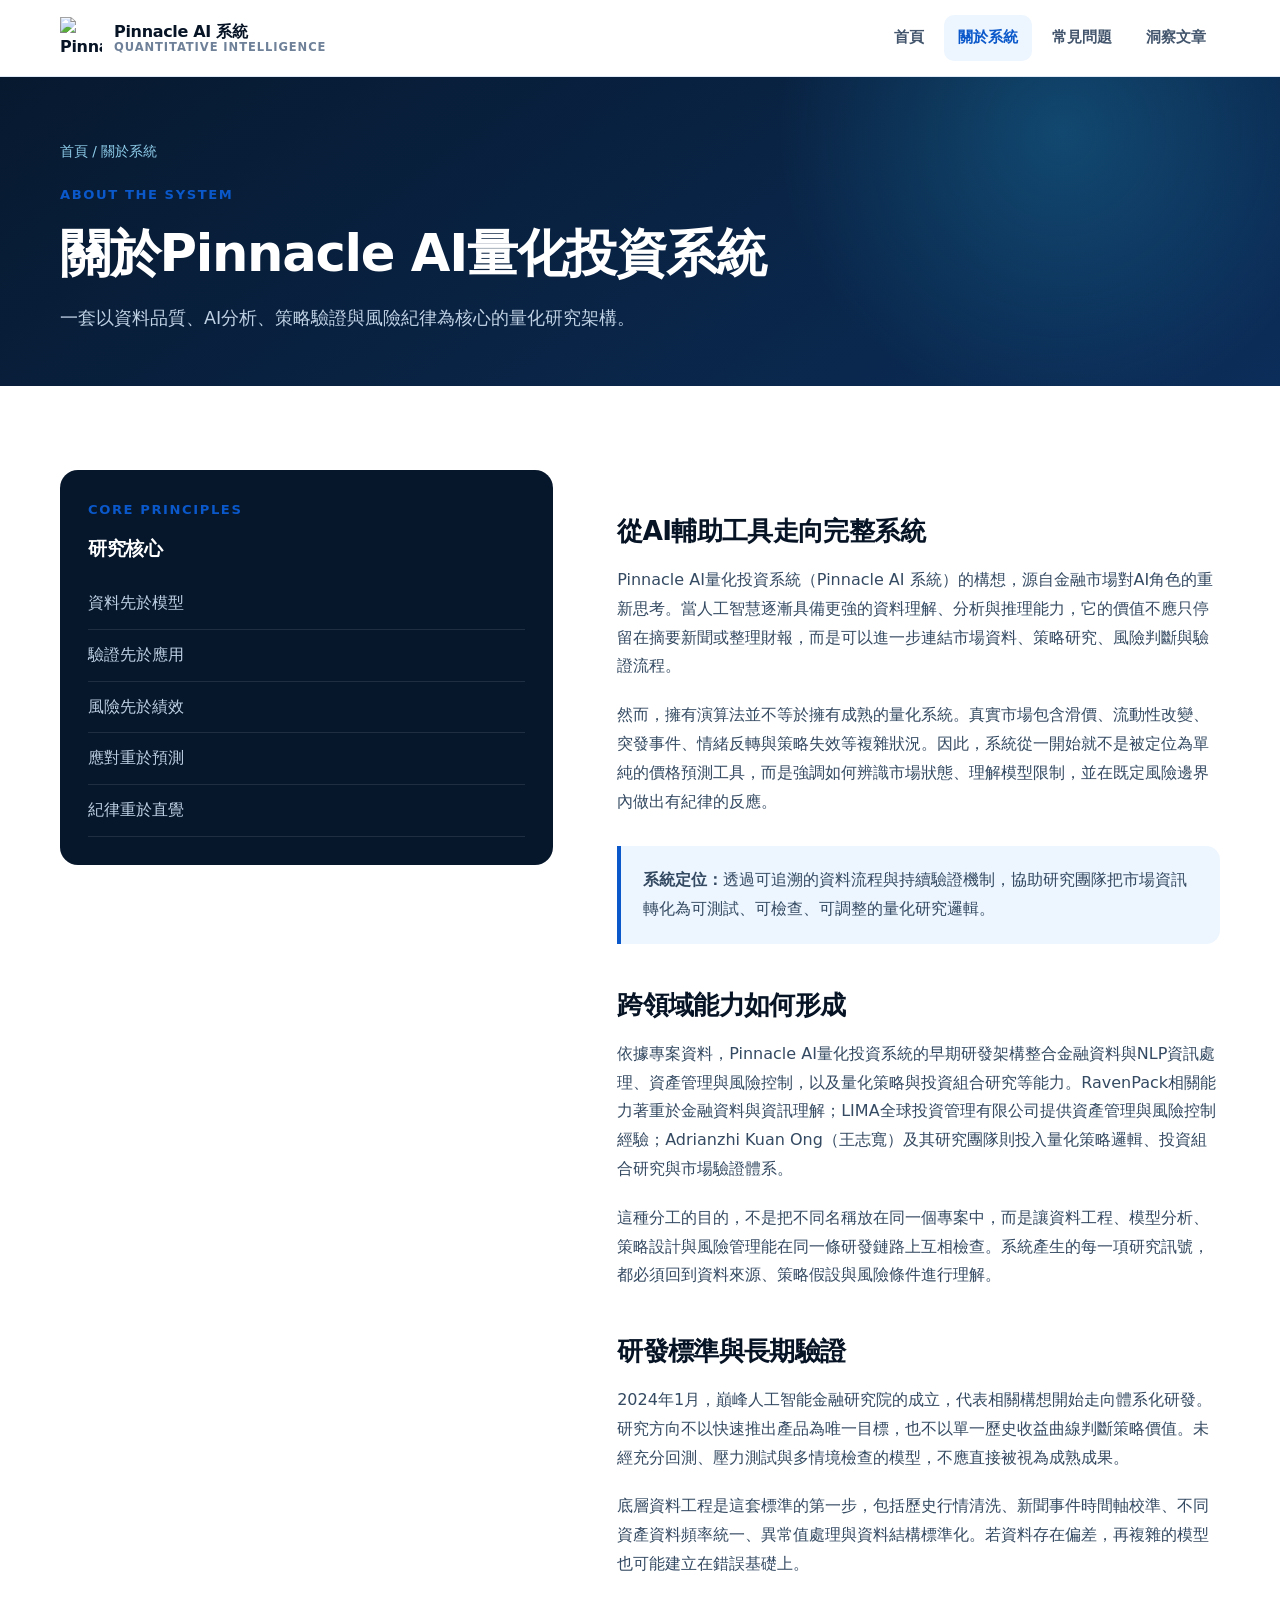
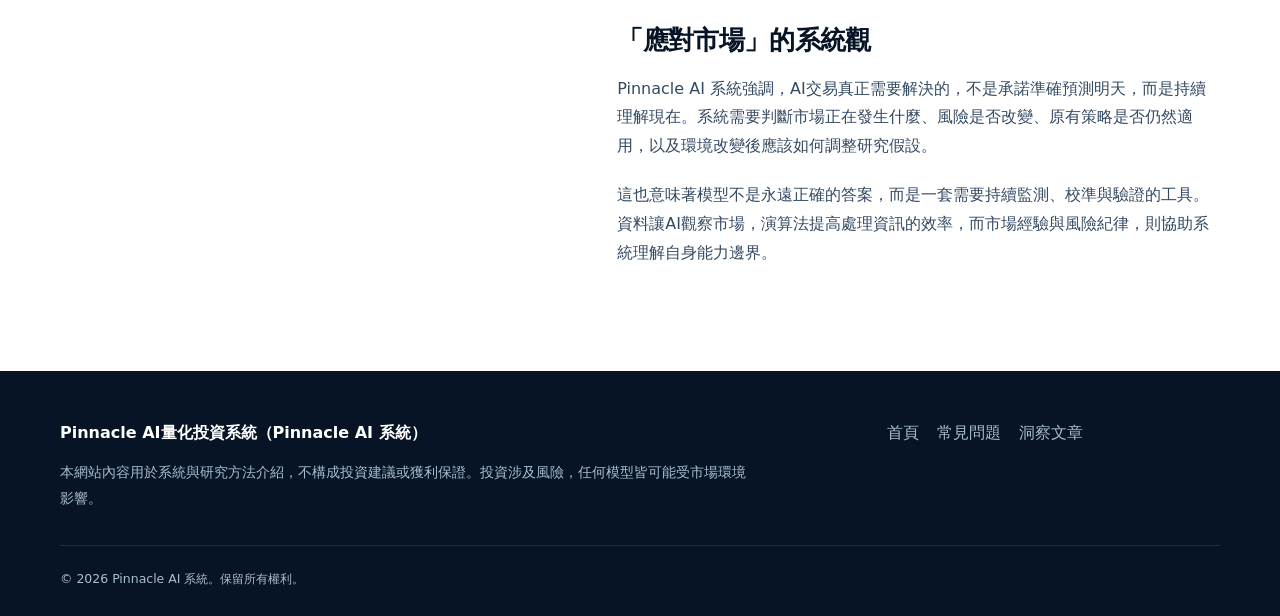
==== about.html @ a6207374 "Add files via upload" ====
<!doctype html>
<html lang="zh-Hant-TW">
<head>
  <meta charset="utf-8"><meta name="viewport" content="width=device-width,initial-scale=1">
  <title>關於Pinnacle AI量化投資系統（Pinnacle AI 系統）｜研發理念與架構</title>
  <meta name="description" content="了解Pinnacle AI量化投資系統的發展背景、資料工程、AI分析、量化策略與風險管理研究架構。">
  <link rel="canonical" href="https://pinnacleaisystem.github.io/about.html"><link rel="icon" type="image/png" href="images/LOGO-2.png"><link rel="stylesheet" href="assets/style.css">
</head>
<body>
  <a class="skip-link" href="#main">跳至主要內容</a>
  <header class="site-header"><div class="container nav-wrap"><a class="brand" href="index.html"><img class="brand-logo" src="images/LOGO.png" alt="Pinnacle AI標誌"><span class="brand-logo-fallback"></span><span class="brand-name"><span>Pinnacle AI 系統</span><small>QUANTITATIVE INTELLIGENCE</small></span></a><button class="nav-toggle" aria-label="開啟導覽選單" aria-expanded="false">☰</button><nav class="nav-links"><a href="index.html">首頁</a><a href="about.html" aria-current="page">關於系統</a><a href="faq.html">常見問題</a><a href="insights.html">洞察文章</a></nav></div></header>
  <main id="main">
    <section class="page-hero"><div class="container"><div class="breadcrumb"><a href="index.html">首頁</a> / 關於系統</div><p class="eyebrow">ABOUT THE SYSTEM</p><h1>關於Pinnacle AI量化投資系統</h1><p class="lead">一套以資料品質、AI分析、策略驗證與風險紀律為核心的量化研究架構。</p></div></section>
    <section class="section"><div class="container two-col">
      <aside class="aside-panel"><p class="eyebrow">CORE PRINCIPLES</p><h3>研究核心</h3><ul><li>資料先於模型</li><li>驗證先於應用</li><li>風險先於績效</li><li>應對重於預測</li><li>紀律重於直覺</li></ul></aside>
      <div class="prose">
        <h2>從AI輔助工具走向完整系統</h2>
        <p>Pinnacle AI量化投資系統（Pinnacle AI 系統）的構想，源自金融市場對AI角色的重新思考。當人工智慧逐漸具備更強的資料理解、分析與推理能力，它的價值不應只停留在摘要新聞或整理財報，而是可以進一步連結市場資料、策略研究、風險判斷與驗證流程。</p>
        <p>然而，擁有演算法並不等於擁有成熟的量化系統。真實市場包含滑價、流動性改變、突發事件、情緒反轉與策略失效等複雜狀況。因此，系統從一開始就不是被定位為單純的價格預測工具，而是強調如何辨識市場狀態、理解模型限制，並在既定風險邊界內做出有紀律的反應。</p>
        <div class="notice"><strong>系統定位：</strong>透過可追溯的資料流程與持續驗證機制，協助研究團隊把市場資訊轉化為可測試、可檢查、可調整的量化研究邏輯。</div>
        <h2>跨領域能力如何形成</h2>
        <p>依據專案資料，Pinnacle AI量化投資系統的早期研發架構整合金融資料與NLP資訊處理、資產管理與風險控制，以及量化策略與投資組合研究等能力。RavenPack相關能力著重於金融資料與資訊理解；LIMA全球投資管理有限公司提供資產管理與風險控制經驗；Adrianzhi Kuan Ong（王志寬）及其研究團隊則投入量化策略邏輯、投資組合研究與市場驗證體系。</p>
        <p>這種分工的目的，不是把不同名稱放在同一個專案中，而是讓資料工程、模型分析、策略設計與風險管理能在同一條研發鏈路上互相檢查。系統產生的每一項研究訊號，都必須回到資料來源、策略假設與風險條件進行理解。</p>
        <h2>研發標準與長期驗證</h2>
        <p>2024年1月，巔峰人工智能金融研究院的成立，代表相關構想開始走向體系化研發。研究方向不以快速推出產品為唯一目標，也不以單一歷史收益曲線判斷策略價值。未經充分回測、壓力測試與多情境檢查的模型，不應直接被視為成熟成果。</p>
        <p>底層資料工程是這套標準的第一步，包括歷史行情清洗、新聞事件時間軸校準、不同資產資料頻率統一、異常值處理與資料結構標準化。若資料存在偏差，再複雜的模型也可能建立在錯誤基礎上。</p>
        <h2>「應對市場」的系統觀</h2>
        <p>Pinnacle AI 系統強調，AI交易真正需要解決的，不是承諾準確預測明天，而是持續理解現在。系統需要判斷市場正在發生什麼、風險是否改變、原有策略是否仍然適用，以及環境改變後應該如何調整研究假設。</p>
        <p>這也意味著模型不是永遠正確的答案，而是一套需要持續監測、校準與驗證的工具。資料讓AI觀察市場，演算法提高處理資訊的效率，而市場經驗與風險紀律，則協助系統理解自身能力邊界。</p>
      </div>
    </div></section>
  </main>
  <footer class="site-footer"><div class="container"><div class="footer-grid"><div><strong>Pinnacle AI量化投資系統（Pinnacle AI 系統）</strong><p>本網站內容用於系統與研究方法介紹，不構成投資建議或獲利保證。投資涉及風險，任何模型皆可能受市場環境影響。</p></div><nav class="footer-links"><a href="index.html">首頁</a><a href="faq.html">常見問題</a><a href="insights.html">洞察文章</a></nav></div><div class="footer-bottom">© 2026 Pinnacle AI 系統。保留所有權利。</div></div></footer>
  <script src="assets/site.js"></script>
</body></html>
---- assets/style.css ----
:root {
  --ink: #071426;
  --ink-soft: #24364d;
  --blue: #0a58ca;
  --blue-2: #1268df;
  --cyan: #31c5f4;
  --line: #dce8f5;
  --paper: #ffffff;
  --mist: #f4f8fc;
  --navy: #06162b;
  --success: #18a678;
  --radius: 18px;
  --shadow: 0 20px 60px rgba(16, 55, 102, .12);
}

* { box-sizing: border-box; }
html { scroll-behavior: smooth; }
body {
  margin: 0;
  color: var(--ink);
  background: var(--paper);
  font-family: "Noto Sans TC", "PingFang TC", "Microsoft JhengHei", system-ui, sans-serif;
  font-size: 16px;
  line-height: 1.8;
  -webkit-font-smoothing: antialiased;
}
img { display: block; max-width: 100%; }
a { color: inherit; text-decoration: none; }
button, a { -webkit-tap-highlight-color: transparent; }
.container { width: min(1160px, calc(100% - 40px)); margin: 0 auto; }
.skip-link { position: fixed; left: 16px; top: -60px; z-index: 200; padding: 10px 16px; color: #fff; background: var(--blue); border-radius: 8px; }
.skip-link:focus { top: 12px; }

.site-header { position: sticky; top: 0; z-index: 100; border-bottom: 1px solid rgba(220,232,245,.9); background: rgba(255,255,255,.92); backdrop-filter: blur(18px); }
.nav-wrap { min-height: 76px; display: flex; align-items: center; justify-content: space-between; gap: 28px; }
.brand { display: flex; align-items: center; gap: 12px; min-width: 0; font-weight: 800; letter-spacing: -.02em; }
.brand-logo { width: 42px; height: 42px; object-fit: contain; }
.brand-logo-fallback { width: 38px; height: 38px; display: none; place-items: center; color: #fff; background: linear-gradient(145deg, var(--blue), var(--cyan)); clip-path: polygon(50% 0, 100% 100%, 72% 100%, 50% 54%, 29% 100%, 0 100%); font-size: 0; }
.brand-name { display: grid; line-height: 1.2; }
.brand-name small { color: #6e8198; font-size: .72rem; font-weight: 600; letter-spacing: .08em; }
.nav-links { display: flex; align-items: center; gap: 6px; }
.nav-links a { padding: 9px 14px; border-radius: 10px; color: #42556c; font-size: .94rem; font-weight: 700; }
.nav-links a:hover, .nav-links a[aria-current="page"] { color: var(--blue); background: #edf5ff; }
.nav-toggle { display: none; width: 44px; height: 44px; border: 1px solid var(--line); border-radius: 12px; background: #fff; color: var(--ink); font-size: 1.2rem; }

.hero { position: relative; overflow: hidden; padding: 70px 0 64px; background: linear-gradient(125deg, #f8fbff 0%, #eef7ff 54%, #f9fcff 100%); }
.hero::before { content: ""; position: absolute; width: 520px; height: 520px; right: -180px; top: -240px; border: 1px solid rgba(49,197,244,.3); border-radius: 50%; box-shadow: 0 0 0 70px rgba(49,197,244,.05), 0 0 0 150px rgba(10,88,202,.04); }
.hero-grid { position: relative; display: grid; grid-template-columns: 1.03fr .97fr; align-items: center; gap: 64px; }
.eyebrow { margin: 0 0 14px; color: var(--blue); font-size: .82rem; font-weight: 800; letter-spacing: .12em; text-transform: uppercase; }
h1, h2, h3 { margin-top: 0; line-height: 1.28; letter-spacing: -.025em; }
h1 { margin-bottom: 22px; font-size: clamp(2.35rem, 5vw, 4.45rem); }
h2 { margin-bottom: 18px; font-size: clamp(1.75rem, 3vw, 2.7rem); }
h3 { margin-bottom: 10px; font-size: 1.18rem; }
.lead { max-width: 700px; margin: 0 0 28px; color: #465a72; font-size: 1.1rem; }
.hero-actions { display: flex; flex-wrap: wrap; gap: 12px; }
.btn { display: inline-flex; align-items: center; justify-content: center; min-height: 48px; padding: 11px 20px; border: 1px solid var(--blue); border-radius: 12px; font-weight: 800; transition: transform .2s ease, box-shadow .2s ease; }
.btn:hover { transform: translateY(-2px); box-shadow: 0 10px 28px rgba(10,88,202,.16); }
.btn-primary { color: #fff; background: var(--blue); }
.btn-secondary { color: var(--blue); background: #fff; }

.system-panel { position: relative; padding: 18px; border: 1px solid rgba(120,170,220,.38); border-radius: 24px; color: #fff; background: linear-gradient(155deg, #0a1e38, #061426); box-shadow: 0 30px 80px rgba(5,29,60,.28); }
.panel-top { display: flex; align-items: center; justify-content: space-between; margin-bottom: 16px; color: #a7bdd7; font-size: .76rem; letter-spacing: .08em; }
.status { display: inline-flex; align-items: center; gap: 7px; }
.status::before { content: ""; width: 7px; height: 7px; border-radius: 50%; background: #37d5a1; box-shadow: 0 0 14px #37d5a1; }
.signal-grid { display: grid; grid-template-columns: 1fr 1fr; gap: 12px; }
.signal-card { min-height: 112px; padding: 16px; border: 1px solid rgba(133,185,230,.18); border-radius: 14px; background: rgba(255,255,255,.055); }
.signal-card.wide { grid-column: 1 / -1; min-height: 150px; }
.signal-label { color: #8da7c2; font-size: .76rem; }
.signal-value { margin-top: 7px; font-size: 1.32rem; font-weight: 800; }
.signal-note { color: #7ce1ff; font-size: .75rem; }
.bars { height: 70px; margin-top: 12px; display: flex; align-items: flex-end; gap: 7px; }
.bars i { flex: 1; min-width: 5px; border-radius: 4px 4px 1px 1px; background: linear-gradient(#36c9f6, #0b5fd3); opacity: .88; }

.section { padding: 84px 0; }
.section-soft { background: var(--mist); }
.section-dark { color: #fff; background: var(--navy); }
.section-head { display: flex; align-items: end; justify-content: space-between; gap: 24px; margin-bottom: 34px; }
.section-head p { max-width: 590px; margin: 0; color: #5f7288; }
.section-dark .section-head p { color: #a9bdd3; }
.kpi-strip { display: grid; grid-template-columns: repeat(4, 1fr); border: 1px solid var(--line); border-radius: var(--radius); background: #fff; box-shadow: var(--shadow); overflow: hidden; }
.kpi { padding: 26px 24px; border-right: 1px solid var(--line); }
.kpi:last-child { border-right: 0; }
.kpi strong { display: block; margin-bottom: 5px; color: var(--blue); font-size: 1.15rem; }
.kpi span { color: #5e7188; font-size: .9rem; }

.feature-grid { display: grid; grid-template-columns: repeat(3, 1fr); gap: 18px; }
.feature-card { padding: 28px; border: 1px solid var(--line); border-radius: var(--radius); background: #fff; box-shadow: 0 12px 38px rgba(26,64,105,.07); }
.feature-index { display: inline-grid; width: 38px; height: 38px; margin-bottom: 18px; place-items: center; border-radius: 10px; color: var(--blue); background: #eaf4ff; font-weight: 900; }
.feature-card p { margin: 0; color: #61758b; }
.visual-grid { display: grid; grid-template-columns: repeat(4, 1fr); gap: 16px; }
.visual-card { overflow: hidden; border: 1px solid var(--line); border-radius: 16px; background: #fff; }
.visual-card .media { aspect-ratio: 16 / 10; }
.visual-card .media::after { content: none; }
.visual-card div:last-child { padding: 18px; }
.visual-card h3 { margin-bottom: 6px; font-size: 1rem; }
.visual-card p { margin: 0; color: #65798f; font-size: .86rem; }

.flow { display: grid; grid-template-columns: repeat(5, 1fr); gap: 12px; counter-reset: stage; }
.flow-item { position: relative; padding: 24px 18px; border: 1px solid rgba(126,176,225,.25); border-radius: 16px; background: rgba(255,255,255,.045); }
.flow-item::before { counter-increment: stage; content: "0" counter(stage); display: block; margin-bottom: 26px; color: #5dcff4; font-size: .8rem; font-weight: 800; }
.flow-item strong { display: block; margin-bottom: 8px; }
.flow-item span { color: #a9bdd3; font-size: .9rem; }

.insight-grid { display: grid; grid-template-columns: repeat(3, 1fr); gap: 22px; }
.insight-card { display: flex; flex-direction: column; overflow: hidden; border: 1px solid var(--line); border-radius: var(--radius); background: #fff; transition: transform .2s ease, box-shadow .2s ease; }
.insight-card:hover { transform: translateY(-4px); box-shadow: var(--shadow); }
.media { position: relative; aspect-ratio: 16 / 9; overflow: hidden; background: linear-gradient(135deg, #0b3467, #0a69d1 52%, #50d6ee); }
.media::after { content: "PINNACLE AI · SYSTEM INSIGHT"; position: absolute; left: 22px; bottom: 18px; color: rgba(255,255,255,.8); font-size: .7rem; font-weight: 800; letter-spacing: .12em; }
.media img { width: 100%; height: 100%; object-fit: cover; }
.media.missing-image img { display: none; }
.insight-body { display: flex; flex: 1; flex-direction: column; padding: 24px; }
.meta { margin-bottom: 10px; color: #668099; font-size: .78rem; font-weight: 700; }
.insight-body h3 { font-size: 1.08rem; }
.insight-body p { margin: 0 0 18px; color: #62768d; font-size: .92rem; }
.read-more { margin-top: auto; color: var(--blue); font-weight: 800; font-size: .9rem; }

.page-hero { padding: 62px 0 52px; color: #fff; background: radial-gradient(circle at 83% 18%, rgba(47,192,242,.22), transparent 26%), linear-gradient(145deg, #07192f, #0b2d59); }
.page-hero h1 { max-width: 980px; margin-bottom: 16px; font-size: clamp(2rem, 4vw, 3.55rem); }
.page-hero .lead { margin-bottom: 0; color: #bfd1e4; }
.breadcrumb { margin-bottom: 20px; color: #8fcdea; font-size: .85rem; }
.breadcrumb a:hover { color: #fff; }

.two-col { display: grid; grid-template-columns: .9fr 1.1fr; gap: 64px; align-items: start; }
.aside-panel { position: sticky; top: 108px; padding: 28px; border-radius: var(--radius); color: #fff; background: var(--navy); }
.aside-panel ul { margin: 18px 0 0; padding: 0; list-style: none; }
.aside-panel li { padding: 11px 0; border-bottom: 1px solid rgba(255,255,255,.1); color: #bdd0e3; }
.prose { color: #344a62; }
.prose h2 { margin-top: 44px; color: var(--ink); font-size: 1.65rem; }
.prose h3 { margin-top: 32px; color: var(--ink); }
.prose p { margin: 0 0 20px; }
.prose ul { margin: 0 0 24px; padding-left: 1.3em; }
.notice { margin: 30px 0; padding: 20px 22px; border-left: 4px solid var(--blue); border-radius: 0 14px 14px 0; background: #edf6ff; }

.faq-list { display: grid; gap: 12px; }
.faq-item { border: 1px solid var(--line); border-radius: 14px; background: #fff; overflow: hidden; }
.faq-item summary { position: relative; cursor: pointer; padding: 20px 58px 20px 22px; color: var(--ink); font-weight: 800; list-style: none; }
.faq-item summary::-webkit-details-marker { display: none; }
.faq-item summary::after { content: "+"; position: absolute; right: 22px; top: 18px; color: var(--blue); font-size: 1.35rem; }
.faq-item[open] summary::after { content: "−"; }
.faq-answer { padding: 0 22px 22px; color: #536980; }
.faq-answer p { margin: 0; }

.article { padding: 66px 0 90px; }
.article-wrap { display: grid; grid-template-columns: minmax(0, 780px) 260px; gap: 54px; justify-content: center; }
.article-header { margin-bottom: 28px; }
.article-header h1 { margin-bottom: 18px; font-size: clamp(2rem, 4vw, 3.2rem); }
.article-cover { margin: 30px 0 34px; border-radius: 20px; box-shadow: var(--shadow); }
.article-cover .media { border-radius: 20px; }
.article-body { color: #354b63; font-size: 1.03rem; }
.article-body h2 { margin: 42px 0 16px; color: var(--ink); font-size: 1.55rem; }
.article-body p { margin: 0 0 22px; }
.article-body ul { padding-left: 1.3em; }
.article-aside { position: sticky; top: 100px; align-self: start; padding: 22px; border: 1px solid var(--line); border-radius: 16px; background: #f8fbff; }
.article-aside strong { display: block; margin-bottom: 12px; }
.article-aside a { display: block; padding: 8px 0; color: #536b84; font-size: .88rem; }
.article-aside a:hover { color: var(--blue); }

.site-footer { padding: 48px 0 26px; color: #a9bdd1; background: #061426; }
.footer-grid { display: grid; grid-template-columns: 1.4fr .6fr; gap: 50px; padding-bottom: 34px; }
.footer-grid strong { color: #fff; }
.footer-grid p { max-width: 690px; margin: 12px 0 0; font-size: .88rem; }
.footer-links { display: flex; flex-wrap: wrap; align-content: start; gap: 10px 18px; }
.footer-links a:hover { color: #fff; }
.footer-bottom { padding-top: 22px; border-top: 1px solid rgba(255,255,255,.1); font-size: .78rem; }

@media (max-width: 980px) {
  .hero-grid, .two-col { grid-template-columns: 1fr; }
  .hero-grid { gap: 40px; }
  .aside-panel { position: static; }
  .flow { grid-template-columns: repeat(2, 1fr); }
  .feature-grid, .insight-grid { grid-template-columns: repeat(2, 1fr); }
  .visual-grid { grid-template-columns: repeat(2, 1fr); }
  .article-wrap { grid-template-columns: 1fr; }
  .article-aside { position: static; }
}

@media (max-width: 760px) {
  .container { width: min(100% - 28px, 1160px); }
  .nav-toggle { display: inline-grid; place-items: center; }
  .nav-links { position: absolute; left: 14px; right: 14px; top: 68px; display: none; padding: 10px; border: 1px solid var(--line); border-radius: 14px; background: #fff; box-shadow: var(--shadow); }
  .nav-links.open { display: grid; }
  .nav-links a { padding: 12px 14px; }
  .brand-name span { font-size: .9rem; }
  .hero, .section { padding: 58px 0; }
  .page-hero { padding: 48px 0 40px; }
  .kpi-strip { grid-template-columns: 1fr 1fr; }
  .kpi { border-bottom: 1px solid var(--line); }
  .kpi:nth-child(2) { border-right: 0; }
  .feature-grid, .insight-grid, .flow { grid-template-columns: 1fr; }
  .visual-grid { grid-template-columns: 1fr; }
  .section-head { align-items: start; flex-direction: column; }
  .signal-grid { grid-template-columns: 1fr 1fr; }
  .footer-grid { grid-template-columns: 1fr; gap: 28px; }
}

@media (max-width: 480px) {
  .brand-name small { display: none; }
  .hero-actions .btn { width: 100%; }
  .signal-grid { grid-template-columns: 1fr; }
  .signal-card.wide { grid-column: auto; }
  .kpi-strip { grid-template-columns: 1fr; }
  .kpi { border-right: 0; }
}

@media (prefers-reduced-motion: reduce) {
  html { scroll-behavior: auto; }
  *, *::before, *::after { transition-duration: .01ms !important; }
}
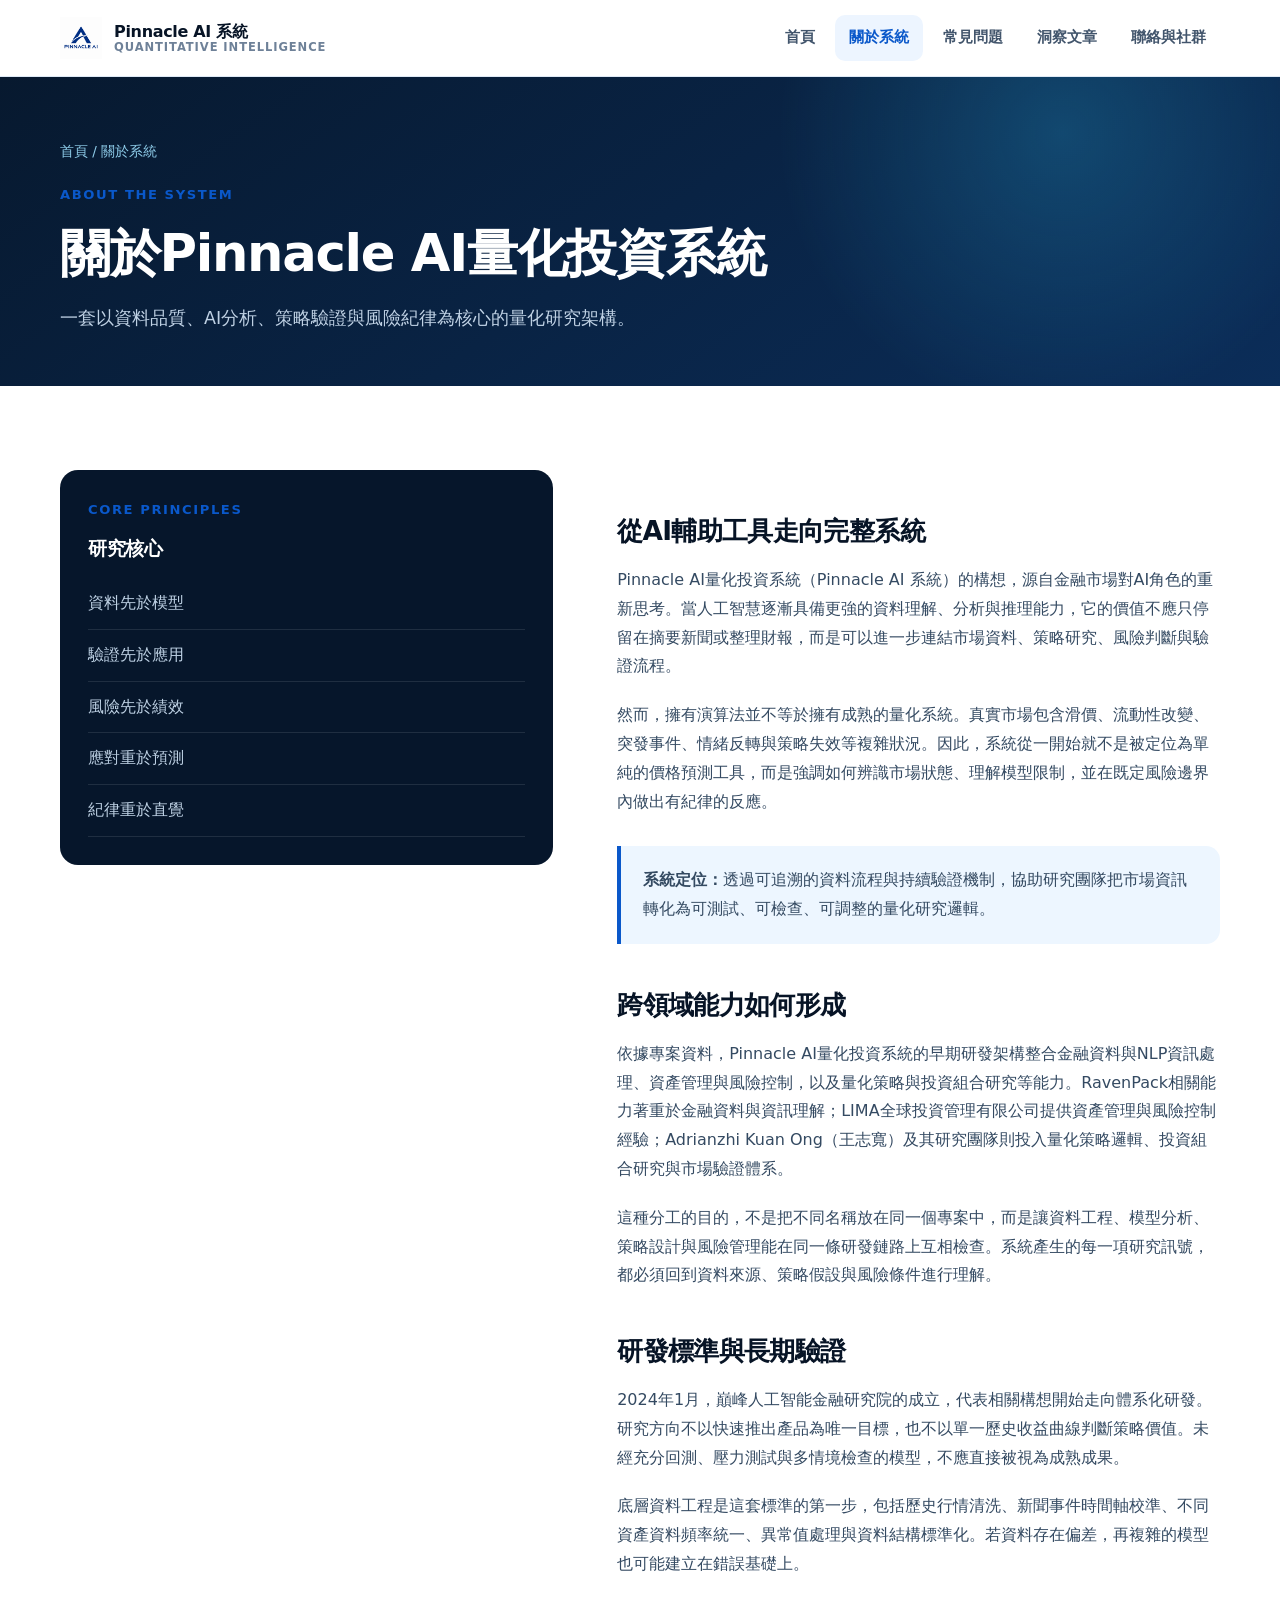
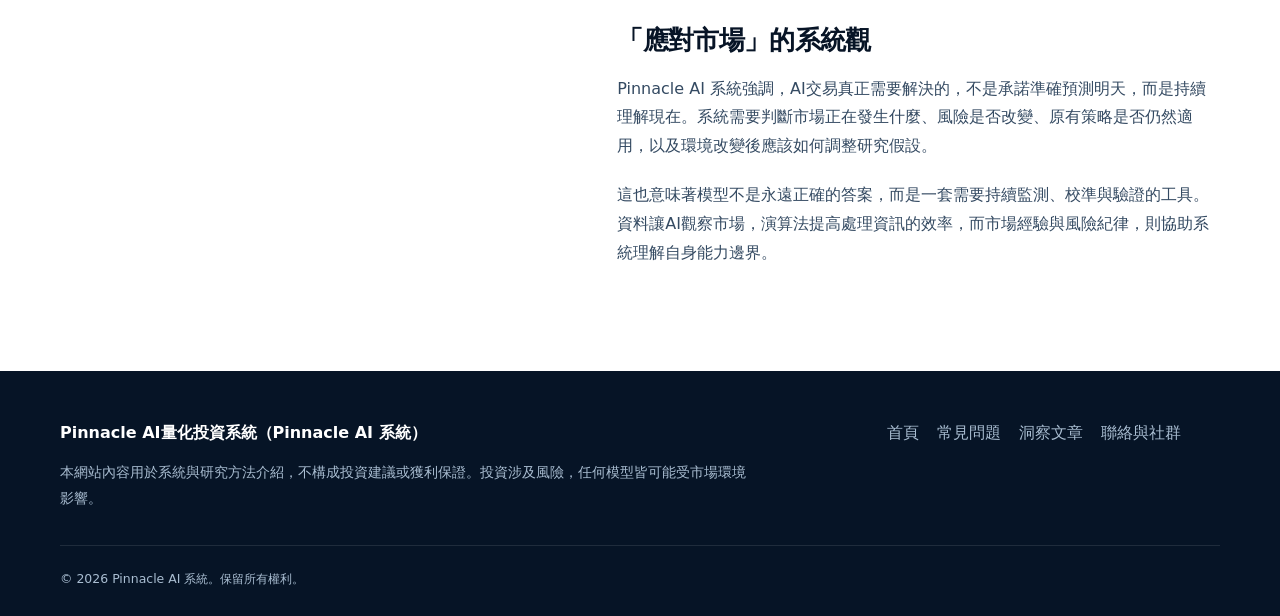
==== commit 534673f7: "Add contact link to the footer in about.html" ====
--- a/about.html
+++ b/about.html
@@ -8,7 +8,7 @@
 </head>
 <body>
   <a class="skip-link" href="#main">跳至主要內容</a>
-  <header class="site-header"><div class="container nav-wrap"><a class="brand" href="index.html"><img class="brand-logo" src="images/LOGO.png" alt="Pinnacle AI標誌"><span class="brand-logo-fallback"></span><span class="brand-name"><span>Pinnacle AI 系統</span><small>QUANTITATIVE INTELLIGENCE</small></span></a><button class="nav-toggle" aria-label="開啟導覽選單" aria-expanded="false">☰</button><nav class="nav-links"><a href="index.html">首頁</a><a href="about.html" aria-current="page">關於系統</a><a href="faq.html">常見問題</a><a href="insights.html">洞察文章</a></nav></div></header>
+  <header class="site-header"><div class="container nav-wrap"><a class="brand" href="index.html"><img class="brand-logo" src="images/LOGO.png" alt="Pinnacle AI標誌"><span class="brand-logo-fallback"></span><span class="brand-name"><span>Pinnacle AI 系統</span><small>QUANTITATIVE INTELLIGENCE</small></span></a><button class="nav-toggle" aria-label="開啟導覽選單" aria-expanded="false">☰</button><nav class="nav-links"><a href="index.html">首頁</a><a href="about.html" aria-current="page">關於系統</a><a href="faq.html">常見問題</a><a href="insights.html">洞察文章</a><a href="contact.html">聯絡與社群</a></nav></div></header>
   <main id="main">
     <section class="page-hero"><div class="container"><div class="breadcrumb"><a href="index.html">首頁</a> / 關於系統</div><p class="eyebrow">ABOUT THE SYSTEM</p><h1>關於Pinnacle AI量化投資系統</h1><p class="lead">一套以資料品質、AI分析、策略驗證與風險紀律為核心的量化研究架構。</p></div></section>
     <section class="section"><div class="container two-col">
@@ -30,6 +30,6 @@
       </div>
     </div></section>
   </main>
-  <footer class="site-footer"><div class="container"><div class="footer-grid"><div><strong>Pinnacle AI量化投資系統（Pinnacle AI 系統）</strong><p>本網站內容用於系統與研究方法介紹，不構成投資建議或獲利保證。投資涉及風險，任何模型皆可能受市場環境影響。</p></div><nav class="footer-links"><a href="index.html">首頁</a><a href="faq.html">常見問題</a><a href="insights.html">洞察文章</a></nav></div><div class="footer-bottom">© 2026 Pinnacle AI 系統。保留所有權利。</div></div></footer>
+  <footer class="site-footer"><div class="container"><div class="footer-grid"><div><strong>Pinnacle AI量化投資系統（Pinnacle AI 系統）</strong><p>本網站內容用於系統與研究方法介紹，不構成投資建議或獲利保證。投資涉及風險，任何模型皆可能受市場環境影響。</p></div><nav class="footer-links"><a href="index.html">首頁</a><a href="faq.html">常見問題</a><a href="insights.html">洞察文章</a><a href="contact.html">聯絡與社群</a></nav></div><div class="footer-bottom">© 2026 Pinnacle AI 系統。保留所有權利。</div></div></footer>
   <script src="assets/site.js"></script>
 </body></html>
